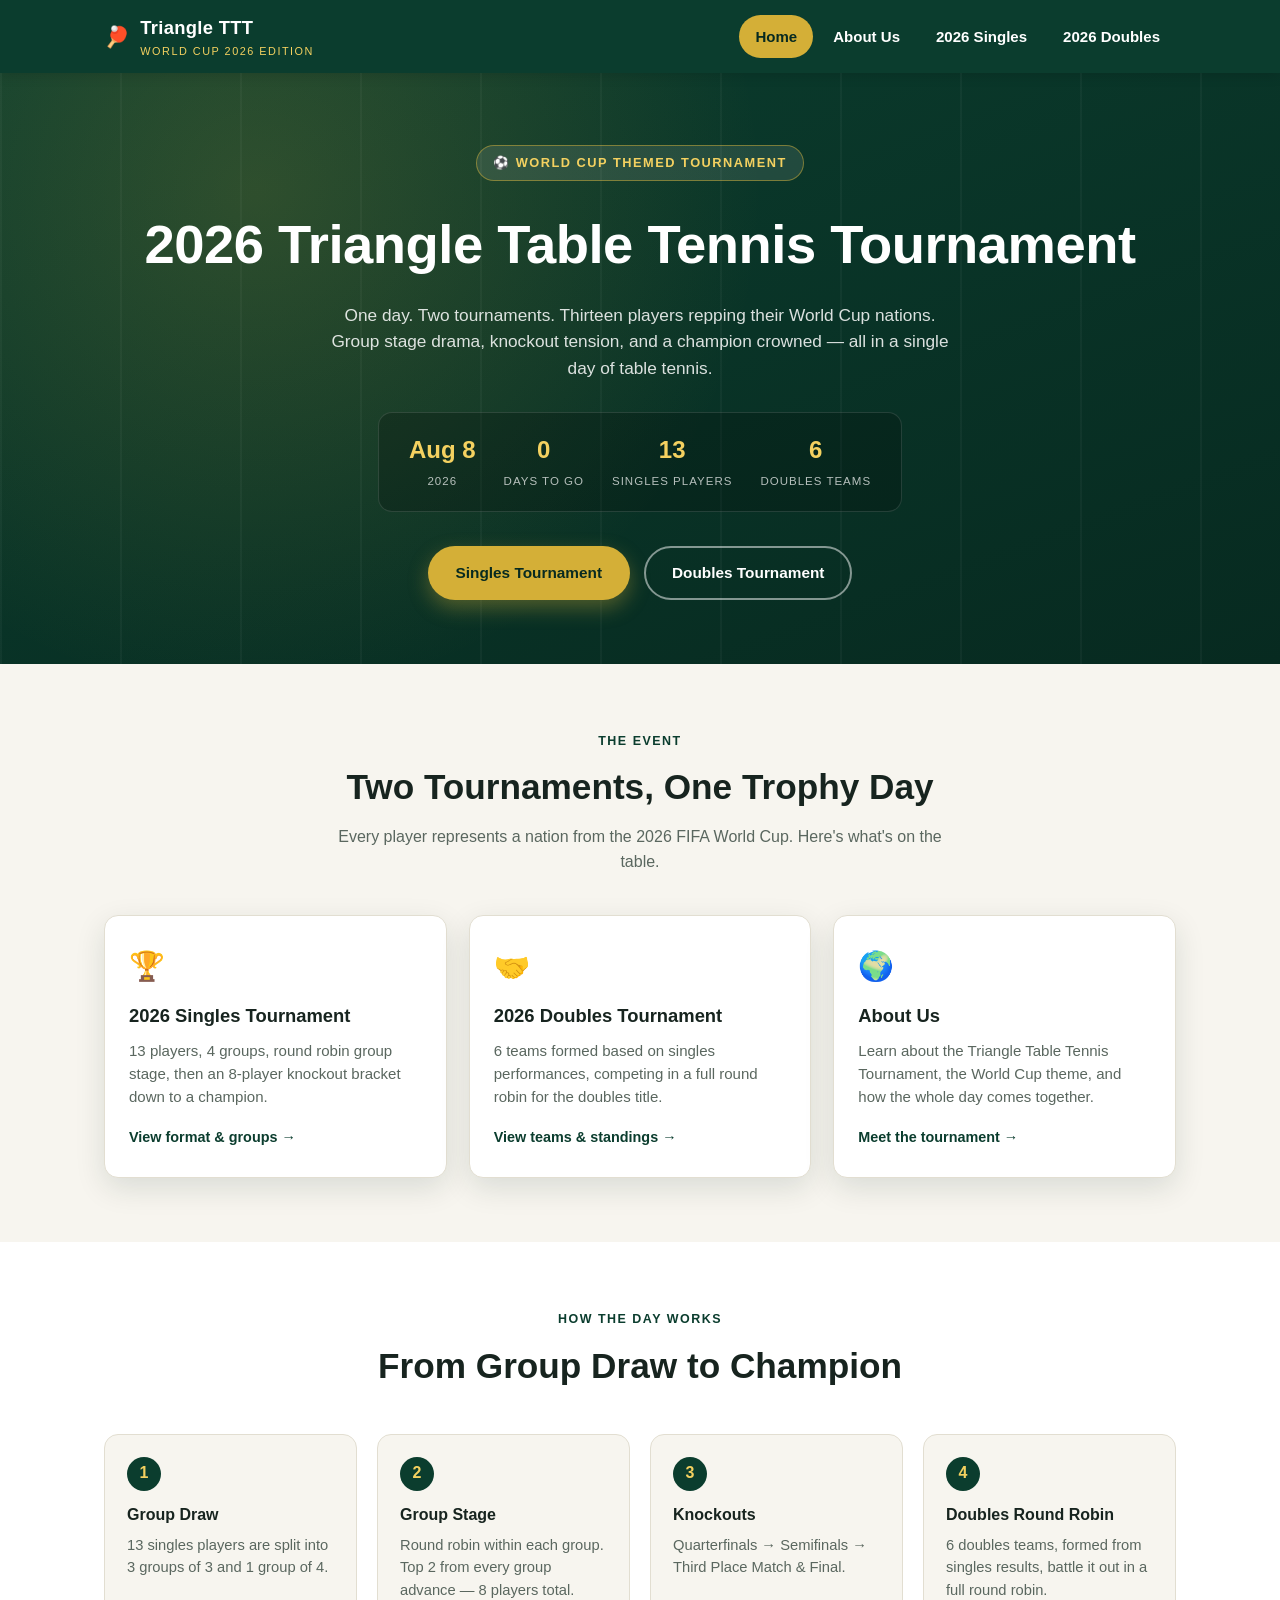
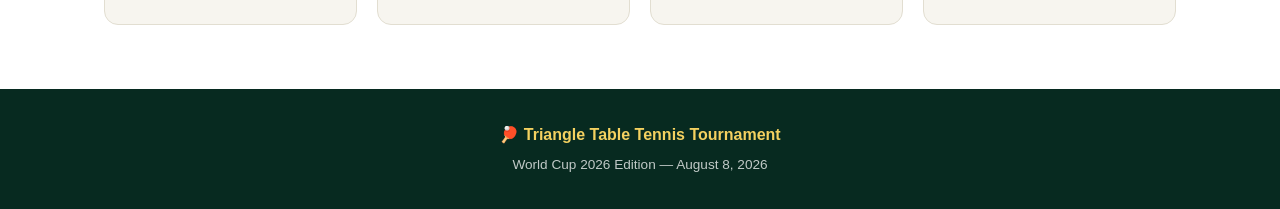
==== index.html @ 84b13c90 "Initial commit: 2026 Triangle Table Tennis Tournament site World Cup themed static site with Home, A" ====
<!DOCTYPE html>
<html lang="en">
<head>
<meta charset="UTF-8" />
<meta name="viewport" content="width=device-width, initial-scale=1.0" />
<title>Triangle Table Tennis Tournament 2026</title>
<meta name="description" content="The 2026 Triangle Table Tennis Tournament — a World Cup themed day of singles and doubles table tennis on August 8, 2026." />
<link rel="stylesheet" href="assets/style.css" />
</head>
<body>

<header class="site-header">
  <div class="nav-wrap">
    <div class="brand">
      <span class="ball">🏓</span>
      <div>
        Triangle TTT
        <small>World Cup 2026 Edition</small>
      </div>
    </div>
    <button class="nav-toggle" aria-label="Toggle navigation">☰</button>
    <nav class="nav-links">
      <a href="index.html" class="active">Home</a>
      <a href="about.html">About Us</a>
      <a href="singles.html">2026 Singles</a>
      <a href="doubles.html">2026 Doubles</a>
    </nav>
  </div>
</header>

<section class="hero">
  <div class="hero-inner">
    <span class="eyebrow">⚽ World Cup Themed Tournament</span>
    <h1>2026 Triangle Table Tennis Tournament</h1>
    <p class="lead">
      One day. Two tournaments. Thirteen players repping their World Cup nations.
      Group stage drama, knockout tension, and a champion crowned — all in a single day of table tennis.
    </p>

    <div class="hero-date">
      <div class="stat">
        <span class="num">Aug 8</span>
        <span class="label">2026</span>
      </div>
      <div class="stat">
        <span class="num" data-countdown-days>—</span>
        <span class="label">Days To Go</span>
      </div>
      <div class="stat">
        <span class="num">13</span>
        <span class="label">Singles Players</span>
      </div>
      <div class="stat">
        <span class="num">6</span>
        <span class="label">Doubles Teams</span>
      </div>
    </div>

    <div class="hero-actions">
      <a href="singles.html" class="btn btn-gold">Singles Tournament</a>
      <a href="doubles.html" class="btn btn-outline">Doubles Tournament</a>
    </div>
  </div>
</section>

<section class="section">
  <div class="container">
    <div class="section-head">
      <span class="tag">The Event</span>
      <h2>Two Tournaments, One Trophy Day</h2>
      <p>Every player represents a nation from the 2026 FIFA World Cup. Here's what's on the table.</p>
    </div>

    <div class="card-grid">
      <div class="card">
        <span class="icon">🏆</span>
        <h3>2026 Singles Tournament</h3>
        <p>13 players, 4 groups, round robin group stage, then an 8-player knockout bracket down to a champion.</p>
        <a href="singles.html" class="card-link">View format &amp; groups</a>
      </div>
      <div class="card">
        <span class="icon">🤝</span>
        <h3>2026 Doubles Tournament</h3>
        <p>6 teams formed based on singles performances, competing in a full round robin for the doubles title.</p>
        <a href="doubles.html" class="card-link">View teams &amp; standings</a>
      </div>
      <div class="card">
        <span class="icon">🌍</span>
        <h3>About Us</h3>
        <p>Learn about the Triangle Table Tennis Tournament, the World Cup theme, and how the whole day comes together.</p>
        <a href="about.html" class="card-link">Meet the tournament</a>
      </div>
    </div>
  </div>
</section>

<section class="section alt">
  <div class="container">
    <div class="section-head">
      <span class="tag">How The Day Works</span>
      <h2>From Group Draw to Champion</h2>
    </div>
    <div class="steps">
      <div class="step">
        <span class="step-num">1</span>
        <h4>Group Draw</h4>
        <p>13 singles players are split into 3 groups of 3 and 1 group of 4.</p>
      </div>
      <div class="step">
        <span class="step-num">2</span>
        <h4>Group Stage</h4>
        <p>Round robin within each group. Top 2 from every group advance — 8 players total.</p>
      </div>
      <div class="step">
        <span class="step-num">3</span>
        <h4>Knockouts</h4>
        <p>Quarterfinals → Semifinals → Third Place Match &amp; Final.</p>
      </div>
      <div class="step">
        <span class="step-num">4</span>
        <h4>Doubles Round Robin</h4>
        <p>6 doubles teams, formed from singles results, battle it out in a full round robin.</p>
      </div>
    </div>
  </div>
</section>

<footer class="site-footer">
  <div class="foot-brand">🏓 Triangle Table Tennis Tournament</div>
  <div>World Cup 2026 Edition — August 8, 2026</div>
</footer>

<script src="assets/script.js"></script>
</body>
</html>
---- assets/style.css ----
/* ===== Triangle Table Tennis Tournament 2026 — World Cup Theme ===== */

:root {
  --pitch-green: #0b3d2e;
  --pitch-green-dark: #072a20;
  --gold: #d4af37;
  --gold-bright: #f4d160;
  --white: #ffffff;
  --off-white: #f7f5ef;
  --ink: #17241f;
  --muted: #5a675f;
  --line: #e2ded1;
  --red-card: #c0392b;
  --shadow: 0 10px 30px rgba(7, 42, 32, 0.12);
  --radius: 14px;
}

* { box-sizing: border-box; }

html { scroll-behavior: smooth; }

body {
  margin: 0;
  font-family: "Segoe UI", Roboto, Helvetica, Arial, sans-serif;
  color: var(--ink);
  background: var(--off-white);
  line-height: 1.55;
}

a { color: inherit; text-decoration: none; }

img { max-width: 100%; display: block; }

.container {
  width: 100%;
  max-width: 1120px;
  margin: 0 auto;
  padding: 0 24px;
}

/* ===== Header / Nav ===== */

.site-header {
  background: var(--pitch-green);
  color: var(--white);
  position: sticky;
  top: 0;
  z-index: 100;
  box-shadow: 0 2px 12px rgba(0,0,0,0.15);
}

.nav-wrap {
  display: flex;
  align-items: center;
  justify-content: space-between;
  padding: 14px 24px;
  max-width: 1120px;
  margin: 0 auto;
}

.brand {
  display: flex;
  align-items: center;
  gap: 10px;
  font-weight: 800;
  font-size: 1.15rem;
  letter-spacing: 0.3px;
}

.brand .ball { font-size: 1.3rem; }

.brand small {
  display: block;
  font-weight: 500;
  font-size: 0.68rem;
  letter-spacing: 1.5px;
  color: var(--gold-bright);
  text-transform: uppercase;
}

.nav-links {
  display: flex;
  gap: 4px;
  align-items: center;
}

.nav-links a {
  padding: 10px 16px;
  border-radius: 999px;
  font-weight: 600;
  font-size: 0.94rem;
  transition: background 0.15s ease, color 0.15s ease;
}

.nav-links a:hover { background: rgba(255,255,255,0.1); }

.nav-links a.active {
  background: var(--gold);
  color: var(--pitch-green-dark);
}

.nav-toggle {
  display: none;
  background: none;
  border: none;
  color: var(--white);
  font-size: 1.6rem;
  cursor: pointer;
}

@media (max-width: 760px) {
  .nav-toggle { display: block; }
  .nav-links {
    position: absolute;
    top: 100%;
    left: 0;
    right: 0;
    background: var(--pitch-green);
    flex-direction: column;
    align-items: stretch;
    padding: 8px 16px 16px;
    display: none;
  }
  .nav-links.open { display: flex; }
  .nav-links a { padding: 12px 16px; }
}

/* ===== Hero ===== */

.hero {
  background:
    radial-gradient(circle at 20% 20%, rgba(212,175,55,0.18), transparent 45%),
    linear-gradient(160deg, var(--pitch-green) 0%, var(--pitch-green-dark) 100%);
  color: var(--white);
  padding: 72px 24px 64px;
  position: relative;
  overflow: hidden;
}

.hero::after {
  content: "";
  position: absolute;
  inset: 0;
  background-image:
    repeating-linear-gradient(90deg, rgba(255,255,255,0.035) 0 2px, transparent 2px 120px);
  pointer-events: none;
}

.hero-inner {
  max-width: 1120px;
  margin: 0 auto;
  position: relative;
  z-index: 1;
  text-align: center;
}

.eyebrow {
  display: inline-flex;
  align-items: center;
  gap: 8px;
  background: rgba(255,255,255,0.1);
  border: 1px solid rgba(212,175,55,0.5);
  color: var(--gold-bright);
  font-weight: 700;
  font-size: 0.8rem;
  letter-spacing: 1.5px;
  text-transform: uppercase;
  padding: 7px 16px;
  border-radius: 999px;
  margin-bottom: 22px;
}

.hero h1 {
  font-size: clamp(2rem, 5vw, 3.4rem);
  margin: 0 0 14px;
  font-weight: 800;
  letter-spacing: -0.5px;
}

.hero p.lead {
  max-width: 640px;
  margin: 0 auto 30px;
  color: rgba(255,255,255,0.85);
  font-size: 1.08rem;
}

.hero-date {
  display: inline-flex;
  gap: 28px;
  flex-wrap: wrap;
  justify-content: center;
  background: rgba(0,0,0,0.2);
  border: 1px solid rgba(255,255,255,0.12);
  border-radius: var(--radius);
  padding: 18px 30px;
  margin-bottom: 34px;
}

.hero-date .stat { text-align: center; }

.hero-date .stat .num {
  display: block;
  font-size: 1.5rem;
  font-weight: 800;
  color: var(--gold-bright);
}

.hero-date .stat .label {
  font-size: 0.72rem;
  text-transform: uppercase;
  letter-spacing: 1px;
  color: rgba(255,255,255,0.7);
}

.hero-actions {
  display: flex;
  gap: 14px;
  justify-content: center;
  flex-wrap: wrap;
}

.btn {
  display: inline-block;
  padding: 13px 26px;
  border-radius: 999px;
  font-weight: 700;
  font-size: 0.96rem;
  transition: transform 0.15s ease, box-shadow 0.15s ease;
  border: 2px solid transparent;
}

.btn:hover { transform: translateY(-2px); }

.btn-gold {
  background: var(--gold);
  color: var(--pitch-green-dark);
  box-shadow: 0 8px 20px rgba(212,175,55,0.35);
}

.btn-outline {
  background: transparent;
  border-color: rgba(255,255,255,0.5);
  color: var(--white);
}

/* ===== Sections ===== */

.section { padding: 64px 0; }
.section.alt { background: var(--white); }

.section-head {
  text-align: center;
  max-width: 640px;
  margin: 0 auto 40px;
}

.section-head .tag {
  color: var(--pitch-green);
  font-weight: 700;
  font-size: 0.78rem;
  text-transform: uppercase;
  letter-spacing: 1.5px;
}

.section-head h2 {
  font-size: clamp(1.6rem, 3vw, 2.2rem);
  margin: 8px 0 10px;
  font-weight: 800;
}

.section-head p { color: var(--muted); margin: 0; }

/* ===== Cards grid (home quick links) ===== */

.card-grid {
  display: grid;
  grid-template-columns: repeat(auto-fit, minmax(230px, 1fr));
  gap: 22px;
}

.card {
  background: var(--white);
  border: 1px solid var(--line);
  border-radius: var(--radius);
  padding: 28px 24px;
  box-shadow: var(--shadow);
  transition: transform 0.18s ease, box-shadow 0.18s ease;
}

.card:hover { transform: translateY(-4px); }

.card .icon {
  font-size: 1.8rem;
  margin-bottom: 14px;
  display: inline-block;
}

.card h3 { margin: 0 0 8px; font-size: 1.15rem; font-weight: 800; }
.card p { margin: 0 0 16px; color: var(--muted); font-size: 0.94rem; }

.card .card-link {
  font-weight: 700;
  color: var(--pitch-green);
  font-size: 0.9rem;
}

.card .card-link::after { content: " →"; }

/* ===== Format steps ===== */

.steps {
  display: grid;
  grid-template-columns: repeat(auto-fit, minmax(200px, 1fr));
  gap: 20px;
}

.step {
  background: var(--off-white);
  border: 1px solid var(--line);
  border-radius: var(--radius);
  padding: 22px;
}

.step .step-num {
  width: 34px;
  height: 34px;
  border-radius: 50%;
  background: var(--pitch-green);
  color: var(--gold-bright);
  display: flex;
  align-items: center;
  justify-content: center;
  font-weight: 800;
  margin-bottom: 12px;
}

.step h4 { margin: 0 0 6px; font-size: 1rem; }
.step p { margin: 0; color: var(--muted); font-size: 0.92rem; }

/* ===== Roster / participant list ===== */

.roster-grid {
  display: grid;
  grid-template-columns: repeat(auto-fill, minmax(220px, 1fr));
  gap: 14px;
}

.player-chip {
  display: flex;
  align-items: center;
  gap: 12px;
  background: var(--white);
  border: 1px solid var(--line);
  border-radius: 12px;
  padding: 14px 16px;
  box-shadow: 0 4px 12px rgba(7,42,32,0.06);
}

.player-chip .flag { font-size: 1.6rem; }

.player-chip .name { font-weight: 700; font-size: 0.98rem; }
.player-chip .country { font-size: 0.82rem; color: var(--muted); }

/* ===== Groups ===== */

.group-grid {
  display: grid;
  grid-template-columns: repeat(auto-fit, minmax(240px, 1fr));
  gap: 20px;
}

.group-card {
  background: var(--white);
  border: 1px solid var(--line);
  border-radius: var(--radius);
  overflow: hidden;
  box-shadow: var(--shadow);
}

.group-card .group-head {
  background: var(--pitch-green);
  color: var(--white);
  padding: 12px 18px;
  font-weight: 800;
  display: flex;
  justify-content: space-between;
  align-items: center;
}

.group-card .group-head .count {
  font-size: 0.72rem;
  background: rgba(255,255,255,0.15);
  padding: 3px 9px;
  border-radius: 999px;
  font-weight: 700;
}

.group-card ul {
  list-style: none;
  margin: 0;
  padding: 8px;
}

.group-card li {
  padding: 12px 12px;
  border-radius: 8px;
  font-size: 0.92rem;
  color: var(--muted);
  border-bottom: 1px dashed var(--line);
  font-style: italic;
}

.group-card li:last-child { border-bottom: none; }

.pending-banner {
  display: flex;
  align-items: center;
  gap: 12px;
  background: #fff8e6;
  border: 1px solid var(--gold);
  color: #7a5c00;
  border-radius: var(--radius);
  padding: 16px 20px;
  font-weight: 600;
  font-size: 0.94rem;
  margin-bottom: 30px;
}

.pending-banner .dot {
  width: 10px;
  height: 10px;
  border-radius: 50%;
  background: var(--gold);
  flex-shrink: 0;
  box-shadow: 0 0 0 4px rgba(212,175,55,0.25);
}

/* ===== Bracket ===== */

.bracket {
  display: flex;
  gap: 18px;
  overflow-x: auto;
  padding-bottom: 12px;
}

.bracket-round {
  min-width: 224px;
  display: flex;
  flex-direction: column;
  justify-content: space-around;
  gap: 14px;
  flex: 1;
}

.bracket-round h4 {
  text-align: center;
  font-size: 0.78rem;
  text-transform: uppercase;
  letter-spacing: 1px;
  color: var(--pitch-green);
  margin: 0 0 6px;
}

.match-box {
  background: var(--white);
  border: 1px solid var(--line);
  border-radius: 10px;
  padding: 10px 12px;
  box-shadow: 0 4px 10px rgba(7,42,32,0.06);
}

.bracket-round.final-round { justify-content: center; }

.match-box.highlight {
  border-color: var(--gold);
  box-shadow: 0 0 0 2px rgba(212,175,55,0.25);
}

.third-place-note {
  text-align: center;
  font-size: 0.82rem;
  color: var(--muted);
  margin-top: 8px;
}

/* ===== Tables (doubles standings / schedule) ===== */

.table-wrap { overflow-x: auto; }

table.tt-table {
  width: 100%;
  border-collapse: collapse;
  background: var(--white);
  border-radius: var(--radius);
  overflow: hidden;
  box-shadow: var(--shadow);
  min-width: 480px;
}

table.tt-table thead {
  background: var(--pitch-green);
  color: var(--white);
}

table.tt-table th, table.tt-table td {
  padding: 12px 16px;
  text-align: left;
  font-size: 0.92rem;
}

table.tt-table tbody tr:nth-child(even) { background: var(--off-white); }
table.tt-table tbody tr:not(:last-child) { border-bottom: 1px solid var(--line); }

.team-chip { display: flex; gap: 8px; align-items: center; font-weight: 700; }

/* ===== About page specifics ===== */

.about-grid {
  display: grid;
  grid-template-columns: 1.1fr 0.9fr;
  gap: 40px;
  align-items: start;
}

@media (max-width: 800px) {
  .about-grid { grid-template-columns: 1fr; }
}

.info-list { list-style: none; margin: 0; padding: 0; }

.info-list li {
  display: flex;
  gap: 12px;
  padding: 14px 0;
  border-bottom: 1px solid var(--line);
}

.info-list li:last-child { border-bottom: none; }

.info-list .ico { font-size: 1.2rem; }
.info-list strong { display: block; font-size: 0.95rem; }
.info-list span.detail { color: var(--muted); font-size: 0.88rem; }

.side-card {
  background: var(--pitch-green);
  color: var(--white);
  border-radius: var(--radius);
  padding: 26px;
}

.side-card h3 { margin-top: 0; color: var(--gold-bright); }
.side-card p { color: rgba(255,255,255,0.85); font-size: 0.94rem; }

/* ===== Footer ===== */

.site-footer {
  background: var(--pitch-green-dark);
  color: rgba(255,255,255,0.75);
  padding: 34px 24px;
  text-align: center;
  font-size: 0.85rem;
}

.site-footer .foot-brand {
  color: var(--gold-bright);
  font-weight: 800;
  margin-bottom: 6px;
  font-size: 1rem;
}

.legend {
  display: flex;
  gap: 18px;
  flex-wrap: wrap;
  justify-content: center;
  margin-top: 10px;
  font-size: 0.82rem;
  color: var(--muted);
}

.legend span { display: inline-flex; align-items: center; gap: 6px; }

/* ===== Interactive Scoreboard ===== */

.scoreboard-toolbar {
  display: flex;
  justify-content: space-between;
  align-items: center;
  flex-wrap: wrap;
  gap: 12px;
  margin-bottom: 24px;
}

.data-note {
  font-size: 0.82rem;
  color: var(--muted);
  display: flex;
  align-items: center;
  gap: 6px;
}

.btn-small {
  display: inline-flex;
  align-items: center;
  gap: 6px;
  padding: 9px 16px;
  border-radius: 999px;
  font-weight: 700;
  font-size: 0.85rem;
  border: 1px solid var(--line);
  background: var(--white);
  color: var(--ink);
  cursor: pointer;
  transition: background 0.15s ease, border-color 0.15s ease;
}

.btn-small:hover { background: var(--off-white); }

.btn-small.danger {
  color: var(--red-card);
  border-color: rgba(192,57,43,0.35);
}

.btn-small.danger:hover { background: #fdf1ef; }

.btn-small.primary {
  background: var(--pitch-green);
  color: var(--white);
  border-color: var(--pitch-green);
}

.btn-small.primary:hover { background: var(--pitch-green-dark); }

.btn-small:disabled {
  opacity: 0.5;
  cursor: not-allowed;
}

/* Setup / draw assignment table */

.setup-panel {
  background: var(--white);
  border: 1px solid var(--line);
  border-radius: var(--radius);
  box-shadow: var(--shadow);
  padding: 24px;
  margin-bottom: 34px;
}

.setup-panel h3 {
  margin: 0 0 6px;
  font-size: 1.05rem;
}

.setup-panel .setup-sub {
  color: var(--muted);
  font-size: 0.88rem;
  margin: 0 0 18px;
}

.assign-table {
  width: 100%;
  border-collapse: collapse;
  margin-bottom: 16px;
}

.assign-table th, .assign-table td {
  padding: 9px 10px;
  text-align: left;
  font-size: 0.9rem;
  border-bottom: 1px solid var(--line);
}

.assign-table select {
  padding: 7px 10px;
  border-radius: 8px;
  border: 1px solid var(--line);
  font-size: 0.88rem;
  background: var(--off-white);
  min-width: 130px;
}

.group-counts {
  display: flex;
  gap: 10px;
  flex-wrap: wrap;
  margin-bottom: 18px;
}

.group-count-chip {
  font-size: 0.82rem;
  font-weight: 700;
  padding: 6px 12px;
  border-radius: 999px;
  background: var(--off-white);
  border: 1px solid var(--line);
  color: var(--muted);
}

.group-count-chip.ok {
  color: var(--pitch-green);
  border-color: var(--pitch-green);
  background: #eef6f1;
}

.setup-actions { display: flex; gap: 10px; flex-wrap: wrap; align-items: center; }

.setup-warning {
  font-size: 0.85rem;
  color: var(--red-card);
  margin: 0;
}

.locked-banner {
  display: flex;
  justify-content: space-between;
  align-items: center;
  flex-wrap: wrap;
  gap: 12px;
  background: #eef6f1;
  border: 1px solid var(--pitch-green);
  color: var(--pitch-green-dark);
  border-radius: var(--radius);
  padding: 16px 20px;
  margin-bottom: 30px;
  font-weight: 600;
  font-size: 0.94rem;
}

/* Standings table inside group cards */

table.standings-mini {
  width: 100%;
  border-collapse: collapse;
  font-size: 0.84rem;
}

table.standings-mini th, table.standings-mini td {
  padding: 8px 8px;
  text-align: center;
}

table.standings-mini th:first-child, table.standings-mini td:first-child {
  text-align: left;
}

table.standings-mini thead th {
  font-size: 0.7rem;
  text-transform: uppercase;
  letter-spacing: 0.5px;
  color: var(--muted);
  border-bottom: 2px solid var(--line);
}

table.standings-mini tbody tr {
  border-bottom: 1px dashed var(--line);
}

table.standings-mini tbody tr.advancing {
  background: #fff8e6;
}

table.standings-mini tbody tr.advancing td:first-child {
  font-weight: 800;
}

.rank-badge {
  display: inline-block;
  width: 18px;
  height: 18px;
  line-height: 18px;
  border-radius: 50%;
  background: var(--pitch-green);
  color: var(--white);
  font-size: 0.68rem;
  font-weight: 800;
  text-align: center;
  margin-right: 6px;
}

/* Match score entry rows */

.match-list {
  margin: 12px 0 0;
  padding: 12px;
  border-top: 1px solid var(--line);
}

.match-list .set-editor:not(:last-child) {
  border-bottom: 1px dashed var(--line);
  padding-bottom: 12px;
  margin-bottom: 12px;
}

.group-provisional {
  font-size: 0.7rem;
  font-weight: 700;
  color: #7a5c00;
  background: #fff8e6;
  border-radius: 999px;
  padding: 2px 9px;
  margin-left: 8px;
  text-transform: none;
  letter-spacing: 0;
}

/* Best-of-3 game score entry widget (groups, bracket, doubles schedule) */

.set-editor { min-width: 178px; }

table.game-table {
  border-collapse: collapse;
  width: 100%;
  margin-bottom: 6px;
}

table.game-table thead th {
  font-size: 0.62rem;
  text-transform: uppercase;
  letter-spacing: 0.4px;
  color: var(--muted);
  font-weight: 700;
  padding-bottom: 3px;
  text-align: center;
}

table.game-table thead th:first-child { text-align: left; }

table.game-table .gt-name {
  font-size: 0.82rem;
  color: var(--ink);
  padding: 3px 6px 3px 0;
  max-width: 110px;
  overflow: hidden;
  text-overflow: ellipsis;
  white-space: nowrap;
}

table.game-table .gt-name.winner { font-weight: 800; color: var(--pitch-green); }

table.game-table td { text-align: center; padding: 2px; }

table.game-table input {
  width: 34px;
  text-align: center;
  padding: 5px 2px;
  border-radius: 6px;
  border: 1px solid var(--line);
  font-size: 0.82rem;
  font-weight: 700;
}

table.game-table input:focus {
  outline: none;
  border-color: var(--pitch-green);
}

table.game-table input:disabled {
  background: var(--off-white);
  color: var(--line);
  cursor: not-allowed;
}

.set-result {
  font-size: 0.76rem;
  color: var(--muted);
  font-weight: 600;
}

.set-result.warn { color: var(--red-card); }

.champion-banner {
  text-align: center;
  background: linear-gradient(135deg, var(--gold), var(--gold-bright));
  color: var(--pitch-green-dark);
  border-radius: var(--radius);
  padding: 22px;
  font-weight: 800;
  font-size: 1.1rem;
  margin-bottom: 30px;
  box-shadow: var(--shadow);
}

.champion-banner .sub {
  display: block;
  font-weight: 600;
  font-size: 0.82rem;
  margin-top: 4px;
  color: rgba(7,42,32,0.7);
}

/* Team name edit inputs (doubles) */

.team-name-input {
  border: none;
  background: transparent;
  font-weight: 700;
  font-size: 0.98rem;
  width: 100%;
  padding: 2px 0;
  border-bottom: 1px dashed transparent;
}

.team-name-input:focus {
  outline: none;
  border-bottom-color: var(--pitch-green);
}

table.tt-table td .set-editor { margin: 0 auto; }
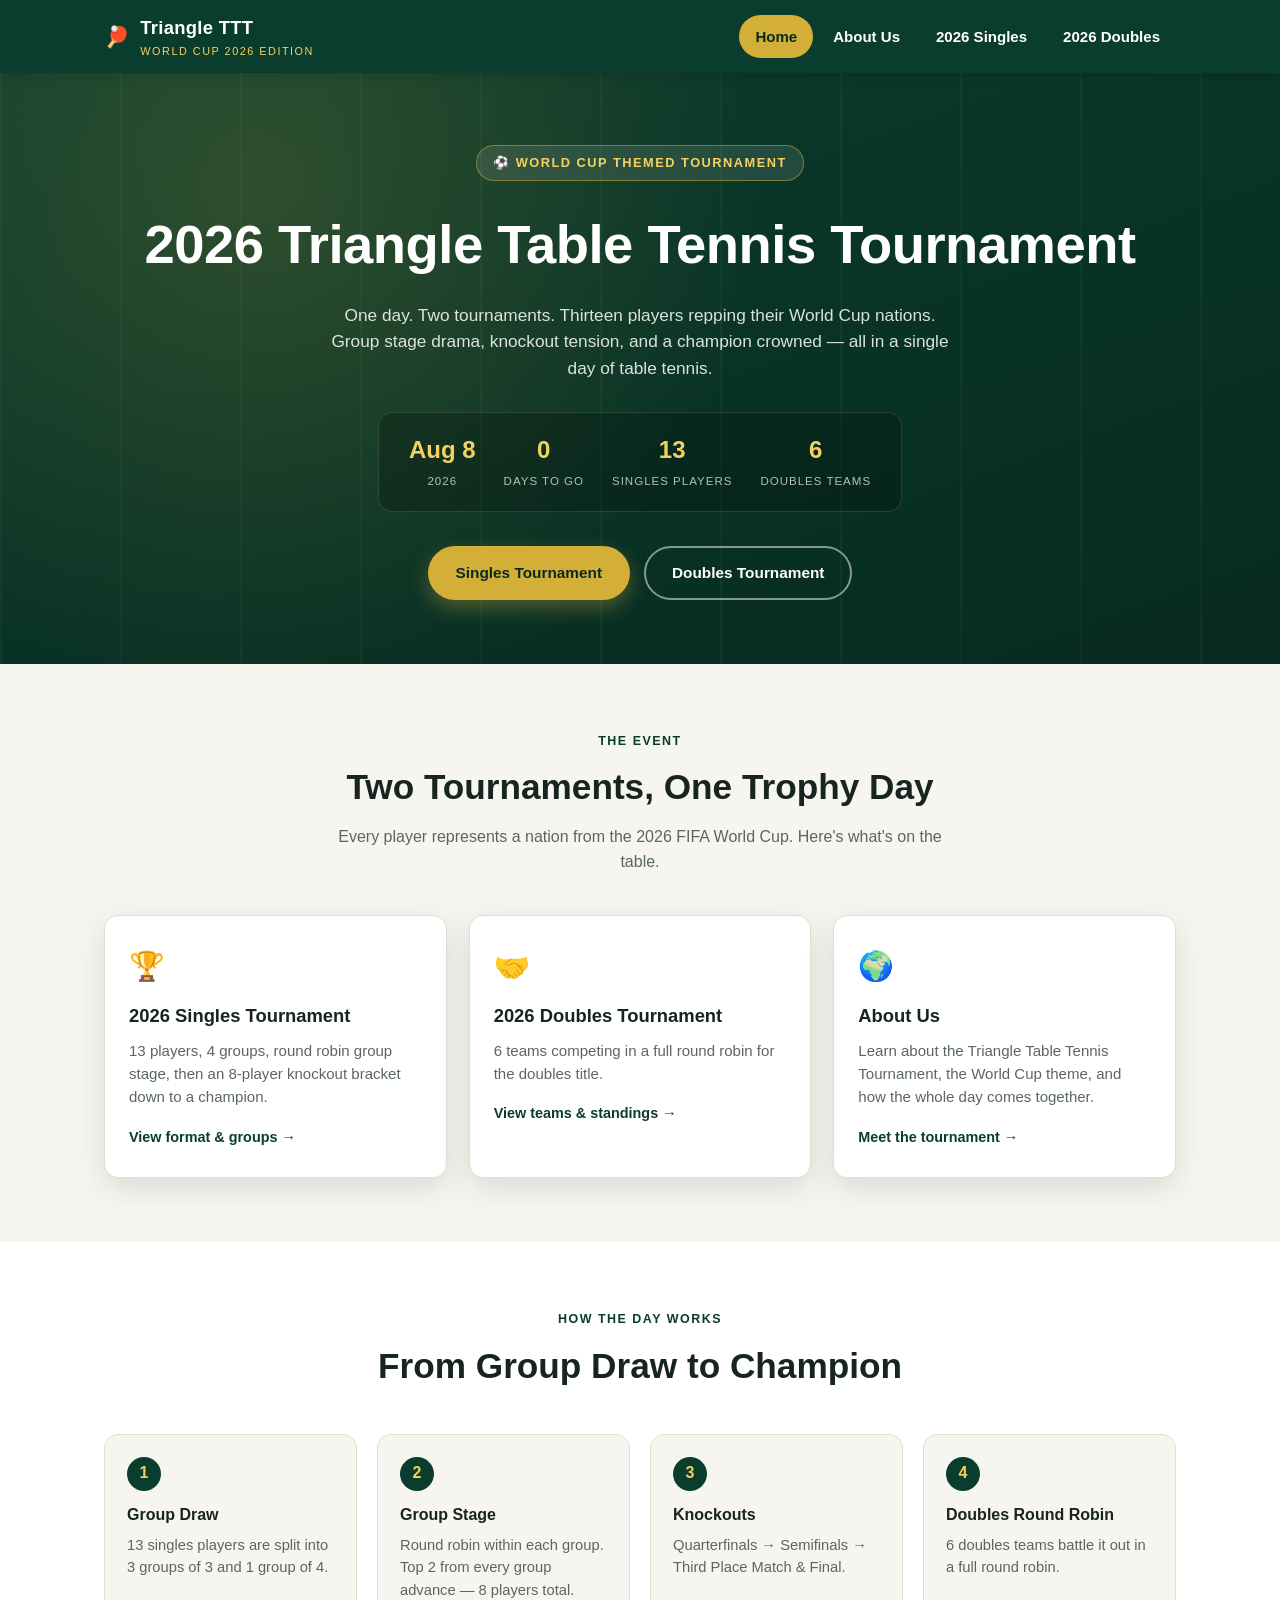
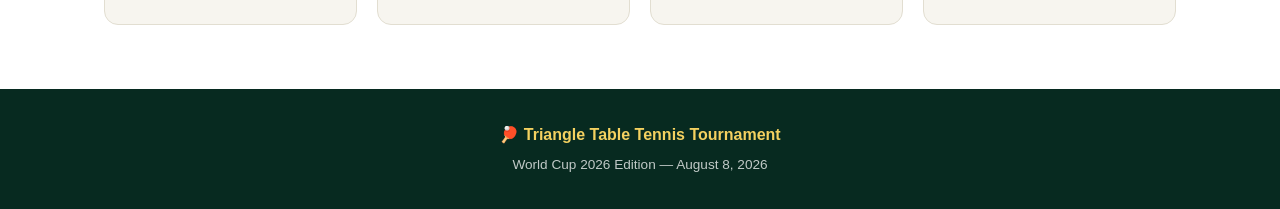
==== commit da5f524e: "Remove doubles team formation details from copy Site no longer states that doubles teams are formed " ====
--- a/index.html
+++ b/index.html
@@ -81,7 +81,7 @@
       <div class="card">
         <span class="icon">🤝</span>
         <h3>2026 Doubles Tournament</h3>
-        <p>6 teams formed based on singles performances, competing in a full round robin for the doubles title.</p>
+        <p>6 teams competing in a full round robin for the doubles title.</p>
         <a href="doubles.html" class="card-link">View teams &amp; standings</a>
       </div>
       <div class="card">
@@ -119,7 +119,7 @@
       <div class="step">
         <span class="step-num">4</span>
         <h4>Doubles Round Robin</h4>
-        <p>6 doubles teams, formed from singles results, battle it out in a full round robin.</p>
+        <p>6 doubles teams battle it out in a full round robin.</p>
       </div>
     </div>
   </div>
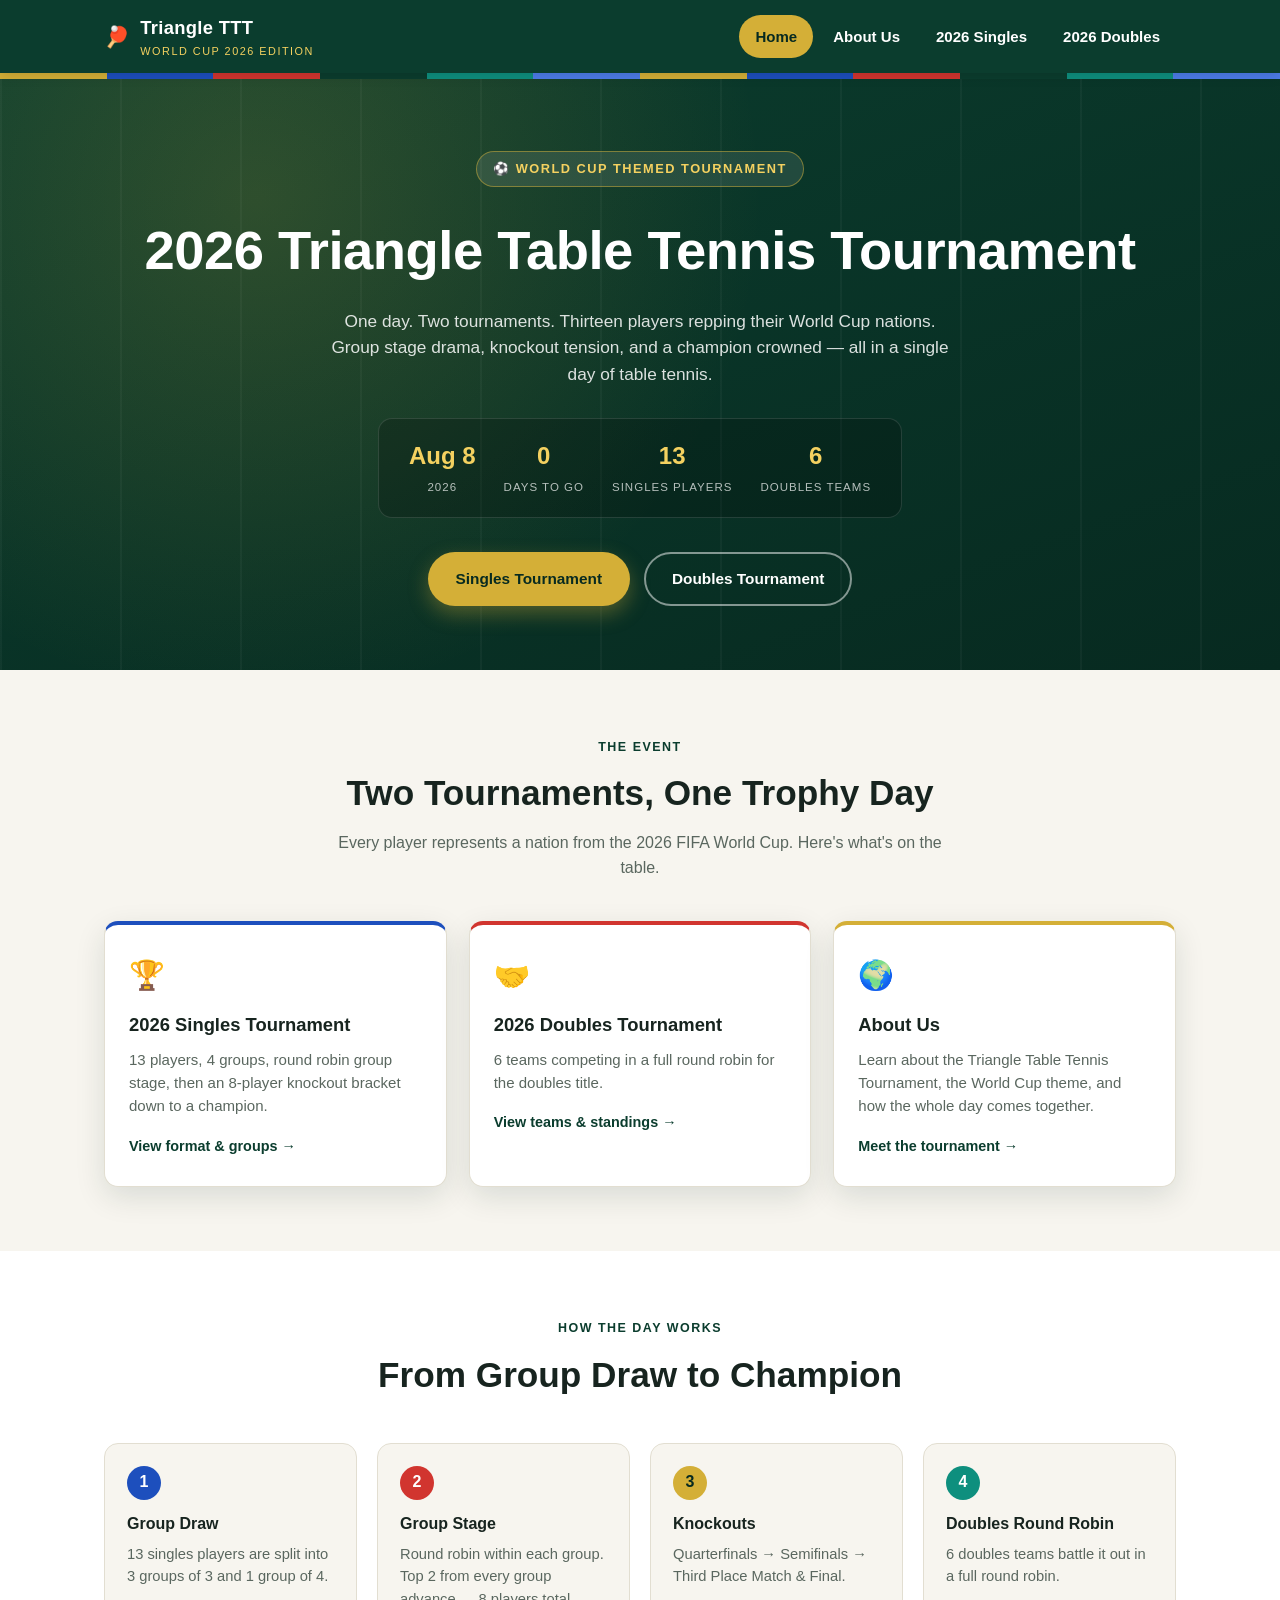
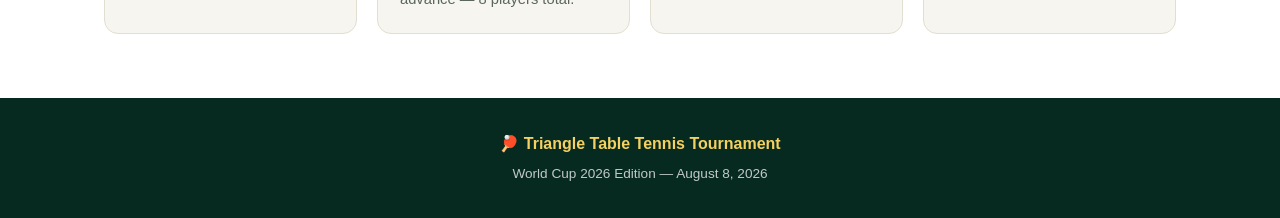
==== commit 41297154: "Add World Cup themed accent colors throughout the site Bunting-style ribbon under the header, per-gr" ====
--- a/index.html
+++ b/index.html
@@ -27,6 +27,7 @@
     </nav>
   </div>
 </header>
+<div class="flag-ribbon"><span></span><span></span><span></span><span></span><span></span><span></span><span></span><span></span><span></span><span></span><span></span><span></span></div>
 
 <section class="hero">
   <div class="hero-inner">
--- a/assets/style.css
+++ b/assets/style.css
@@ -13,6 +13,14 @@
   --red-card: #c0392b;
   --shadow: 0 10px 30px rgba(7, 42, 32, 0.12);
   --radius: 14px;
+
+  /* World Cup accent colors — used sparingly for group badges, card accents, and page eyebrows */
+  --accent-blue: #1d4fbd;
+  --accent-blue-bright: #4d7ce8;
+  --accent-red: #d1352f;
+  --accent-red-bright: #ea5c56;
+  --accent-teal: #0e8f7e;
+  --accent-teal-bright: #1cb39f;
 }
 
 * { box-sizing: border-box; }
@@ -125,6 +133,22 @@
   .nav-links a { padding: 12px 16px; }
 }
 
+/* ===== Flag ribbon (decorative bunting stripe) ===== */
+
+.flag-ribbon {
+  display: flex;
+  height: 6px;
+}
+
+.flag-ribbon span { flex: 1; }
+
+.flag-ribbon span:nth-child(6n+1) { background: var(--gold); }
+.flag-ribbon span:nth-child(6n+2) { background: var(--accent-blue); }
+.flag-ribbon span:nth-child(6n+3) { background: var(--accent-red); }
+.flag-ribbon span:nth-child(6n+4) { background: var(--pitch-green); }
+.flag-ribbon span:nth-child(6n+5) { background: var(--accent-teal); }
+.flag-ribbon span:nth-child(6n+6) { background: var(--accent-blue-bright); }
+
 /* ===== Hero ===== */
 
 .hero {
@@ -169,6 +193,10 @@
   border-radius: 999px;
   margin-bottom: 22px;
 }
+
+.eyebrow-blue { border-color: rgba(77,124,232,0.55); color: var(--accent-blue-bright); }
+.eyebrow-red { border-color: rgba(234,92,86,0.55); color: var(--accent-red-bright); }
+.eyebrow-teal { border-color: rgba(28,179,159,0.55); color: var(--accent-teal-bright); }
 
 .hero h1 {
   font-size: clamp(2rem, 5vw, 3.4rem);
@@ -281,6 +309,7 @@
 .card {
   background: var(--white);
   border: 1px solid var(--line);
+  border-top: 4px solid var(--pitch-green);
   border-radius: var(--radius);
   padding: 28px 24px;
   box-shadow: var(--shadow);
@@ -288,6 +317,10 @@
 }
 
 .card:hover { transform: translateY(-4px); }
+
+.card-grid .card:nth-child(3n+1) { border-top-color: var(--accent-blue); }
+.card-grid .card:nth-child(3n+2) { border-top-color: var(--accent-red); }
+.card-grid .card:nth-child(3n+3) { border-top-color: var(--gold); }
 
 .card .icon {
   font-size: 1.8rem;
@@ -334,6 +367,11 @@
   margin-bottom: 12px;
 }
 
+.steps .step:nth-child(4n+1) .step-num { background: var(--accent-blue); color: var(--white); }
+.steps .step:nth-child(4n+2) .step-num { background: var(--accent-red); color: var(--white); }
+.steps .step:nth-child(4n+3) .step-num { background: var(--gold); color: var(--pitch-green-dark); }
+.steps .step:nth-child(4n+4) .step-num { background: var(--accent-teal); color: var(--white); }
+
 .step h4 { margin: 0 0 6px; font-size: 1rem; }
 .step p { margin: 0; color: var(--muted); font-size: 0.92rem; }
 
@@ -386,6 +424,11 @@
   justify-content: space-between;
   align-items: center;
 }
+
+.group-card .group-head.group-head-a { background: var(--accent-blue); }
+.group-card .group-head.group-head-b { background: var(--accent-red); }
+.group-card .group-head.group-head-c { background: var(--gold); color: var(--pitch-green-dark); }
+.group-card .group-head.group-head-d { background: var(--accent-teal); }
 
 .group-card .group-head .count {
   font-size: 0.72rem;
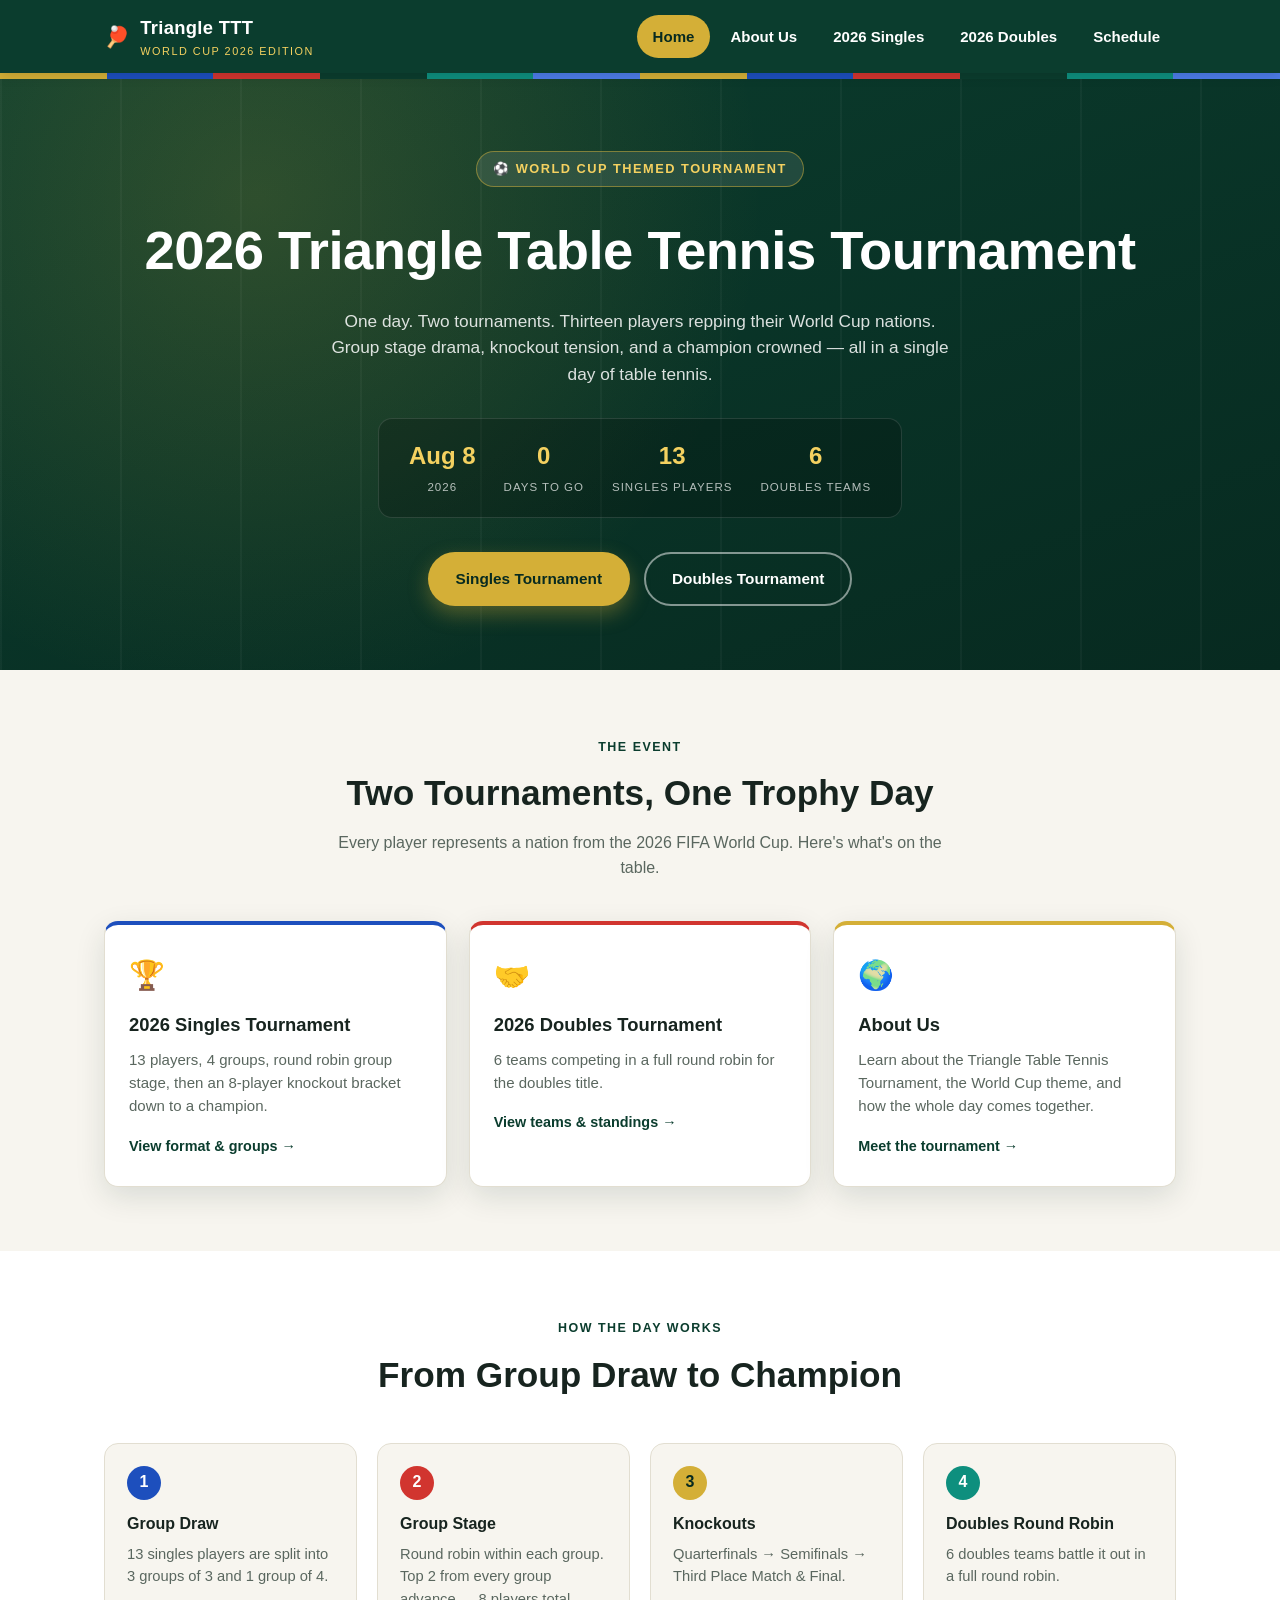
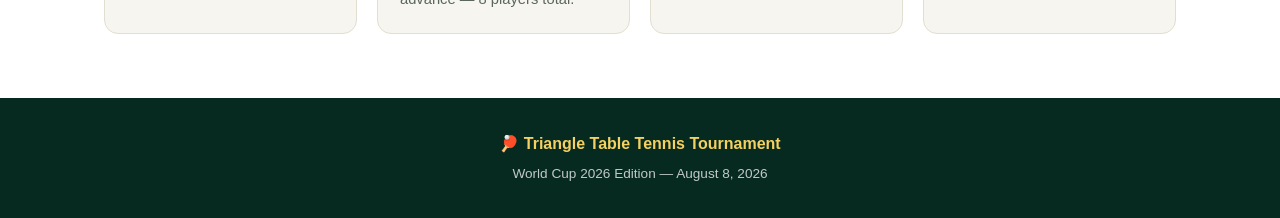
==== commit 1c45c965: "Add group stage match schedule page New Schedule page listing all 15 singles group stage matches in " ====
--- a/index.html
+++ b/index.html
@@ -5,7 +5,7 @@
 <meta name="viewport" content="width=device-width, initial-scale=1.0" />
 <title>Triangle Table Tennis Tournament 2026</title>
 <meta name="description" content="The 2026 Triangle Table Tennis Tournament — a World Cup themed day of singles and doubles table tennis on August 8, 2026." />
-<link rel="stylesheet" href="assets/style.css" />
+<link rel="stylesheet" href="assets/style.css?v=20260807a" />
 </head>
 <body>
 
@@ -24,6 +24,7 @@
       <a href="about.html">About Us</a>
       <a href="singles.html">2026 Singles</a>
       <a href="doubles.html">2026 Doubles</a>
+      <a href="schedule.html">Schedule</a>
     </nav>
   </div>
 </header>
@@ -131,6 +132,6 @@
   <div>World Cup 2026 Edition — August 8, 2026</div>
 </footer>
 
-<script src="assets/script.js"></script>
+<script src="assets/script.js?v=20260807a"></script>
 </body>
 </html>
--- a/assets/style.css
+++ b/assets/style.css
@@ -667,108 +667,9 @@
 
 .btn-small.danger:hover { background: #fdf1ef; }
 
-.btn-small.primary {
-  background: var(--pitch-green);
-  color: var(--white);
-  border-color: var(--pitch-green);
-}
-
-.btn-small.primary:hover { background: var(--pitch-green-dark); }
-
 .btn-small:disabled {
   opacity: 0.5;
   cursor: not-allowed;
-}
-
-/* Setup / draw assignment table */
-
-.setup-panel {
-  background: var(--white);
-  border: 1px solid var(--line);
-  border-radius: var(--radius);
-  box-shadow: var(--shadow);
-  padding: 24px;
-  margin-bottom: 34px;
-}
-
-.setup-panel h3 {
-  margin: 0 0 6px;
-  font-size: 1.05rem;
-}
-
-.setup-panel .setup-sub {
-  color: var(--muted);
-  font-size: 0.88rem;
-  margin: 0 0 18px;
-}
-
-.assign-table {
-  width: 100%;
-  border-collapse: collapse;
-  margin-bottom: 16px;
-}
-
-.assign-table th, .assign-table td {
-  padding: 9px 10px;
-  text-align: left;
-  font-size: 0.9rem;
-  border-bottom: 1px solid var(--line);
-}
-
-.assign-table select {
-  padding: 7px 10px;
-  border-radius: 8px;
-  border: 1px solid var(--line);
-  font-size: 0.88rem;
-  background: var(--off-white);
-  min-width: 130px;
-}
-
-.group-counts {
-  display: flex;
-  gap: 10px;
-  flex-wrap: wrap;
-  margin-bottom: 18px;
-}
-
-.group-count-chip {
-  font-size: 0.82rem;
-  font-weight: 700;
-  padding: 6px 12px;
-  border-radius: 999px;
-  background: var(--off-white);
-  border: 1px solid var(--line);
-  color: var(--muted);
-}
-
-.group-count-chip.ok {
-  color: var(--pitch-green);
-  border-color: var(--pitch-green);
-  background: #eef6f1;
-}
-
-.setup-actions { display: flex; gap: 10px; flex-wrap: wrap; align-items: center; }
-
-.setup-warning {
-  font-size: 0.85rem;
-  color: var(--red-card);
-  margin: 0;
-}
-
-.locked-banner {
-  display: flex;
-  justify-content: space-between;
-  align-items: center;
-  flex-wrap: wrap;
-  gap: 12px;
-  background: #eef6f1;
-  border: 1px solid var(--pitch-green);
-  color: var(--pitch-green-dark);
-  border-radius: var(--radius);
-  padding: 16px 20px;
-  margin-bottom: 30px;
-  font-weight: 600;
-  font-size: 0.94rem;
 }
 
 /* Standings table inside group cards */
@@ -952,3 +853,107 @@
 
 table.tt-table td .set-editor { margin: 0 auto; }
 
+/* ===== Match schedule page ===== */
+
+.sched-legend {
+  display: flex;
+  flex-wrap: wrap;
+  align-items: center;
+  gap: 8px 14px;
+  font-size: 0.86rem;
+  color: var(--muted);
+  margin-bottom: 22px;
+}
+
+.sched-group {
+  display: inline-flex;
+  align-items: center;
+  justify-content: center;
+  width: 24px;
+  height: 24px;
+  border-radius: 50%;
+  font-size: 0.74rem;
+  font-weight: 800;
+  color: var(--white);
+  background: var(--pitch-green);
+  flex-shrink: 0;
+}
+
+.sched-group.group-a { background: var(--accent-blue); }
+.sched-group.group-b { background: var(--accent-red); }
+.sched-group.group-c { background: var(--gold); color: var(--pitch-green-dark); }
+.sched-group.group-d { background: var(--accent-teal); }
+
+table.sched-table { min-width: 560px; }
+
+table.sched-table td { vertical-align: middle; }
+
+.sched-num {
+  font-weight: 800;
+  color: var(--muted);
+  width: 42px;
+}
+
+.sched-match {
+  display: flex;
+  align-items: center;
+  gap: 8px;
+  flex-wrap: wrap;
+}
+
+.sched-player { font-weight: 700; }
+
+.sched-v {
+  color: var(--muted);
+  font-size: 0.8rem;
+  font-style: italic;
+}
+
+.sched-result { white-space: nowrap; }
+
+.sched-status {
+  display: inline-block;
+  font-size: 0.82rem;
+  font-weight: 700;
+  padding: 4px 10px;
+  border-radius: 999px;
+}
+
+.sched-status.pending {
+  color: var(--muted);
+  background: var(--off-white);
+  border: 1px solid var(--line);
+}
+
+.sched-status.live {
+  color: #7a5c00;
+  background: #fff8e6;
+  border: 1px solid var(--gold);
+}
+
+.sched-status.done {
+  color: var(--pitch-green);
+  background: #eef6f1;
+  border: 1px solid var(--pitch-green);
+}
+
+.sched-games {
+  display: block;
+  font-size: 0.74rem;
+  color: var(--muted);
+  margin-top: 4px;
+}
+
+.sched-footnote {
+  margin-top: 20px;
+  font-size: 0.88rem;
+  color: var(--muted);
+  text-align: center;
+}
+
+.sched-footnote a {
+  color: var(--pitch-green);
+  font-weight: 700;
+  text-decoration: underline;
+}
+
